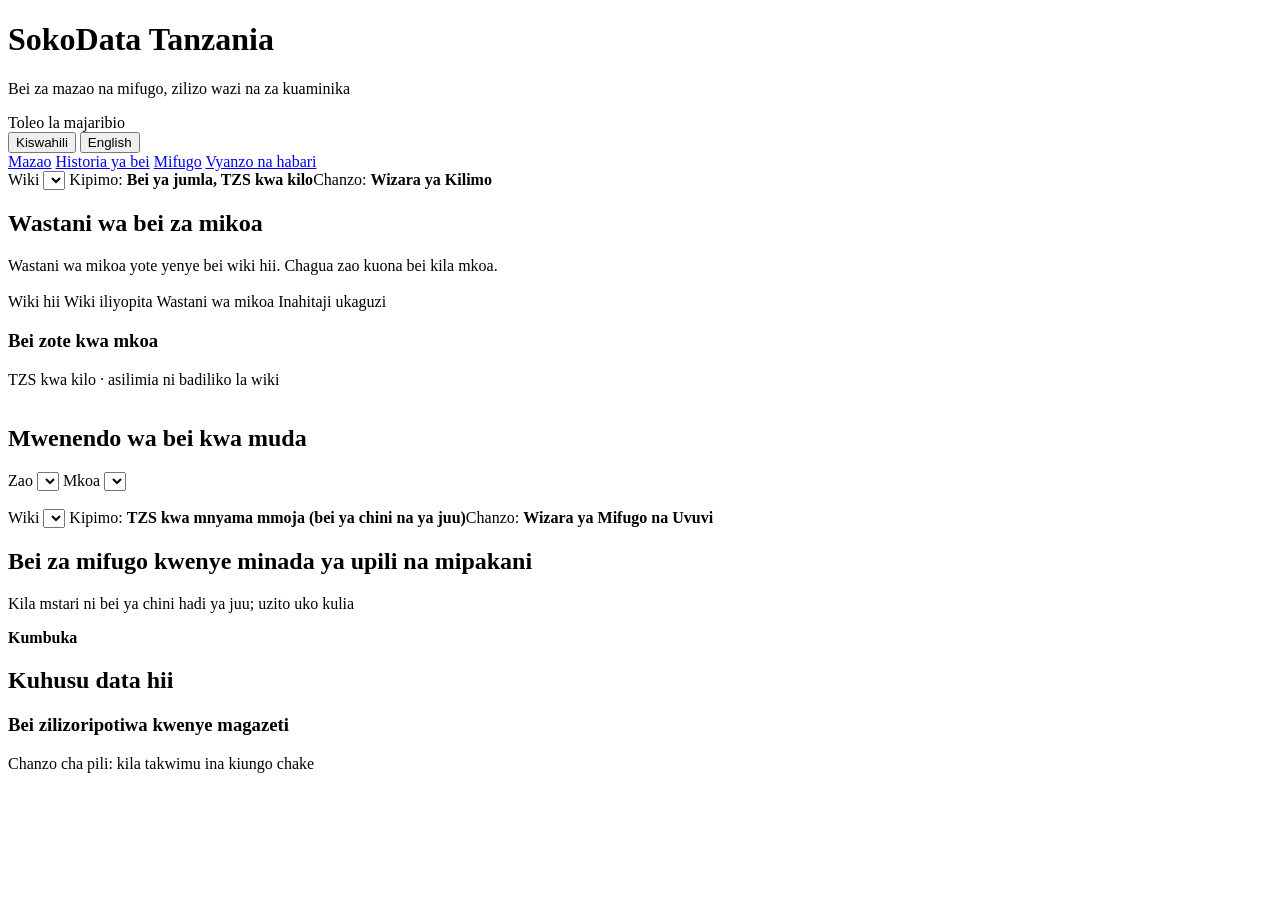
==== index.html @ 768f9057 "Add main page, README, licence and contributing guide" ====
<!DOCTYPE html>
<html lang="sw">
<head>
<meta charset="utf-8">
<meta name="viewport" content="width=device-width, initial-scale=1">
<title>SokoData Tanzania</title>
<meta name="description" content="Bei za mazao na mifugo Tanzania: wazi, za kuaminika, kila wiki. Tanzanian crop and livestock prices, open and sourced.">
<link rel="preconnect" href="https://fonts.googleapis.com">
<link rel="preconnect" href="https://fonts.gstatic.com" crossorigin>
<link href="https://fonts.googleapis.com/css2?family=Bricolage+Grotesque:opsz,wght@12..96,600;12..96,700&family=Source+Sans+3:wght@400;600;700&display=swap" rel="stylesheet">
<link rel="stylesheet" href="assets/style.css">
</head>
<body>
<header class="top">
  <div class="wrap">
    <div class="brand">
      <h1>Soko<span>Data</span> Tanzania</h1>
      <p data-i18n="tagline">Bei za mazao na mifugo, zilizo wazi na za kuaminika</p>
      <span class="proto" data-i18n="proto">Toleo la majaribio</span>
    </div>
    <div class="lang" role="group" aria-label="Language">
      <button id="lang-sw" type="button" aria-pressed="true">Kiswahili</button>
      <button id="lang-en" type="button" aria-pressed="false">English</button>
    </div>
  </div>
</header>
<nav class="tabs" aria-label="Sections">
  <div class="wrap">
    <a href="#mazao" data-view="mazao" data-i18n="tabCrops">Mazao</a>
    <a href="#historia" data-view="historia" data-i18n="tabHistory">Historia ya bei</a>
    <a href="#mifugo" data-view="mifugo" data-i18n="tabLive">Mifugo</a>
    <a href="#vyanzo" data-view="vyanzo" data-i18n="tabSources">Vyanzo na habari</a>
  </div>
</nav>
<main class="wrap">
  <section class="view" id="view-mazao">
    <div class="controls">
      <label><span data-i18n="week">Wiki</span> <select id="weekSel"></select></label>
      <span class="meta"><span><span data-i18n="unit">Kipimo</span>: <b data-i18n="unitCrop">Bei ya jumla, TZS kwa kilo</b></span><span><span data-i18n="source">Chanzo</span>: <b>Wizara ya Kilimo</b></span></span>
    </div>
    <div>
      <h2 data-i18n="natTitle">Wastani wa bei za mikoa</h2>
      <p class="missing" data-i18n="natHint">Wastani wa mikoa yote yenye bei wiki hii. Chagua zao kuona bei kila mkoa.</p>
    </div>
    <div class="tiles" id="tiles"></div>
    <div class="alert" id="review" role="note"></div>
    <div class="card">
      <div class="card-head"><h3 id="chartTitle"></h3><p id="chartSub"></p></div>
      <div class="chart" id="cropChart"></div>
      <div class="legend">
        <span><i style="background:var(--accent)"></i><span data-i18n="lgThis">Wiki hii</span></span>
        <span><i style="background:var(--ink);width:3px;height:12px"></i><span data-i18n="lgPrev">Wiki iliyopita</span></span>
        <span><i style="background:var(--gold);width:2px;height:12px"></i><span data-i18n="lgNat">Wastani wa mikoa</span></span>
        <span><i style="background:var(--gold-soft);border:2px solid var(--gold)"></i><span data-i18n="lgFlag">Inahitaji ukaguzi</span></span>
      </div>
      <p class="missing" id="missing"></p>
    </div>
    <div class="card">
      <div class="card-head"><h3 data-i18n="tableTitle">Bei zote kwa mkoa</h3><p data-i18n="tableSub">TZS kwa kilo · asilimia ni badiliko la wiki</p></div>
      <div class="tablewrap"><table id="cropTable"></table></div>
      <p class="missing" id="cropSource"></p>
    </div>
  </section>

  <section class="view" id="view-historia">
    <h2 data-i18n="histTitle">Mwenendo wa bei kwa muda</h2>
    <div class="controls">
      <label><span data-i18n="crop">Zao</span> <select id="histCrop"></select></label>
      <label><span data-i18n="region">Mkoa</span> <select id="histRegion"></select></label>
    </div>
    <div class="card">
      <div class="card-head"><h3 id="histChartTitle"></h3><p id="histSub"></p></div>
      <div class="chart" id="histChart"></div>
    </div>
  </section>

  <section class="view" id="view-mifugo">
    <div class="controls">
      <label><span data-i18n="week">Wiki</span> <select id="liveWeekSel"></select></label>
      <span class="meta"><span><span data-i18n="unit">Kipimo</span>: <b data-i18n="unitLive">TZS kwa mnyama mmoja (bei ya chini na ya juu)</b></span><span><span data-i18n="source">Chanzo</span>: <b>Wizara ya Mifugo na Uvuvi</b></span></span>
    </div>
    <h2 data-i18n="liveTitle">Bei za mifugo kwenye minada ya upili na mipakani</h2>
    <div class="chips" id="animalChips" role="group" aria-label="Animal"></div>
    <div class="card">
      <div class="card-head"><h3 id="liveChartTitle"></h3><p data-i18n="liveSub">Kila mstari ni bei ya chini hadi ya juu; uzito uko kulia</p></div>
      <div class="chart" id="liveChart"></div>
    </div>
    <div class="alert" role="note"><strong data-i18n="liveNoteH">Kumbuka</strong><span data-i18n="liveNote"></span></div>
  </section>

  <section class="view" id="view-vyanzo">
    <div class="card prose">
      <h2 data-i18n="aboutTitle">Kuhusu data hii</h2>
      <div data-i18n-html="aboutBody"></div>
      <div id="coverage"></div>
    </div>
    <div class="card">
      <div class="card-head"><h3 data-i18n="newsTitle">Bei zilizoripotiwa kwenye magazeti</h3><p data-i18n="newsSub">Chanzo cha pili: kila takwimu ina kiungo chake</p></div>
      <div class="tablewrap" id="newsBox"></div>
    </div>
  </section>
</main>
<footer><div class="wrap" data-i18n="foot"></div></footer>
<script src="assets/app.js"></script>
</body>
</html>
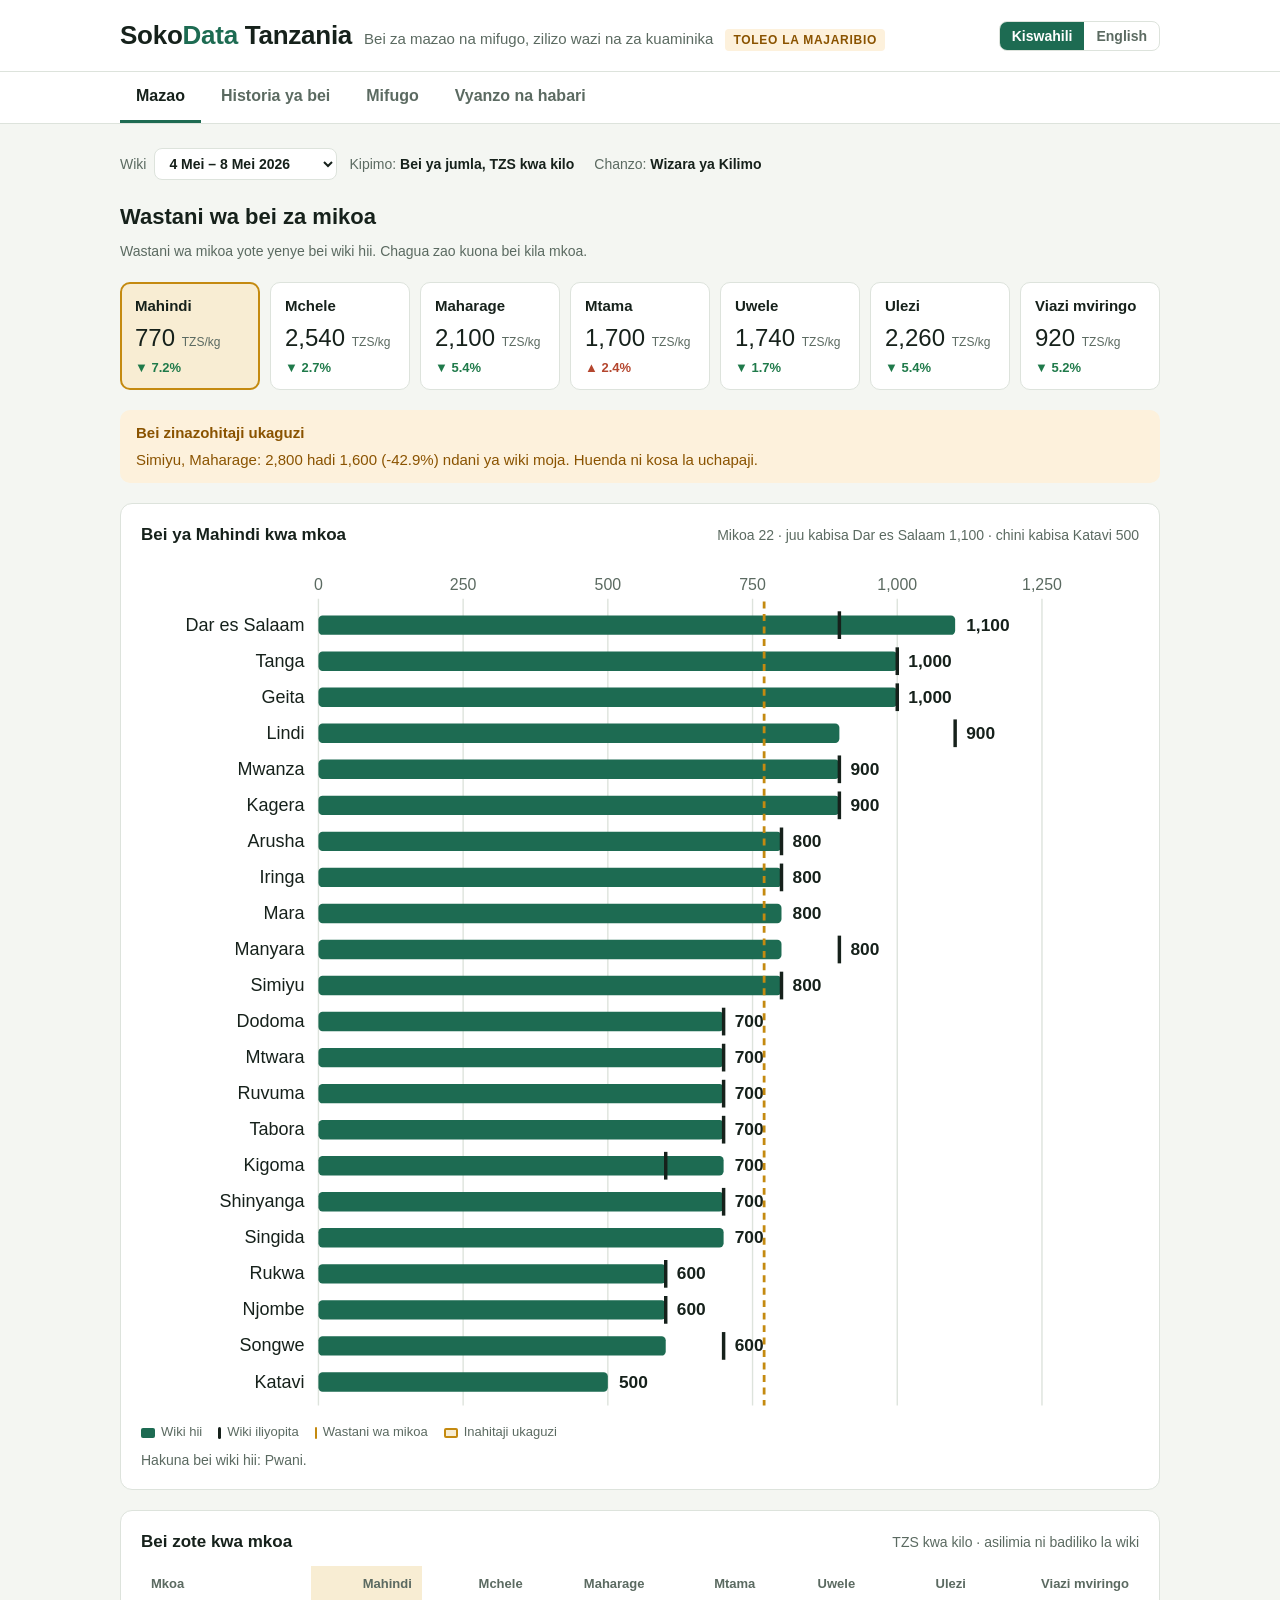
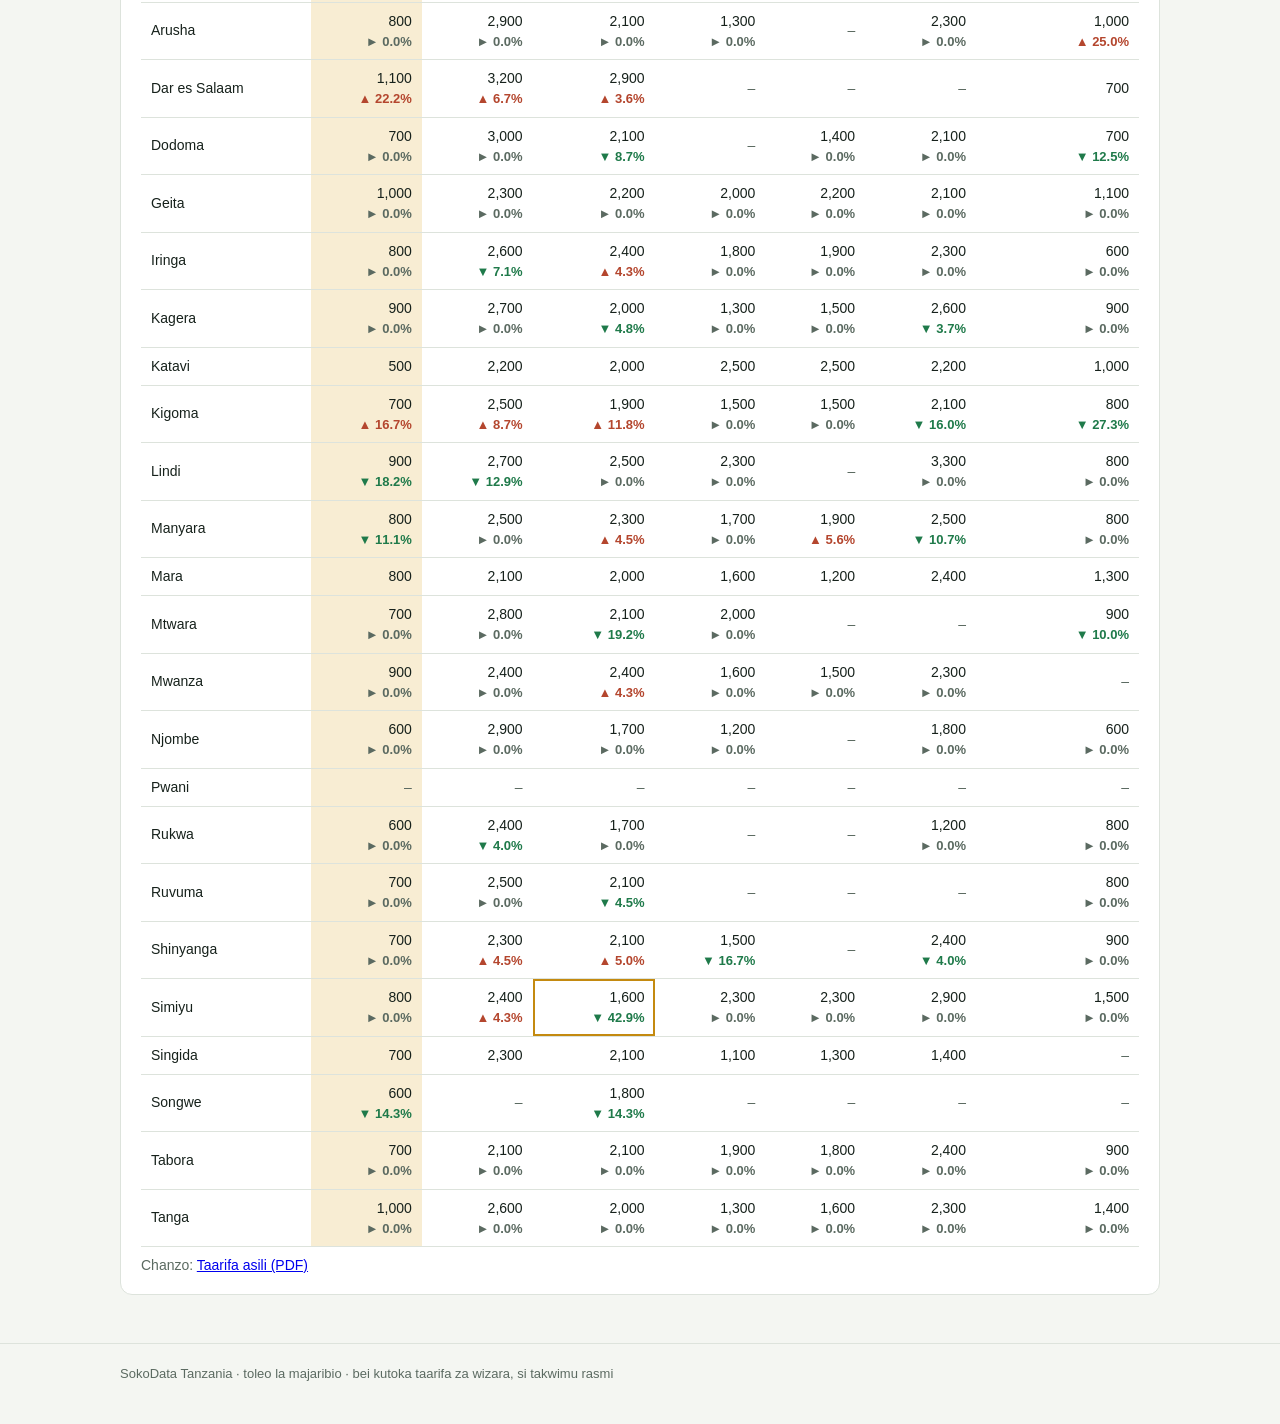
==== commit 7a082e94: "Add files via upload" ====
--- a/index.html
+++ b/index.html
@@ -2,105 +2,12 @@
 <html lang="sw">
 <head>
 <meta charset="utf-8">
-<meta name="viewport" content="width=device-width, initial-scale=1">
 <title>SokoData Tanzania</title>
-<meta name="description" content="Bei za mazao na mifugo Tanzania: wazi, za kuaminika, kila wiki. Tanzanian crop and livestock prices, open and sourced.">
-<link rel="preconnect" href="https://fonts.googleapis.com">
-<link rel="preconnect" href="https://fonts.gstatic.com" crossorigin>
-<link href="https://fonts.googleapis.com/css2?family=Bricolage+Grotesque:opsz,wght@12..96,600;12..96,700&family=Source+Sans+3:wght@400;600;700&display=swap" rel="stylesheet">
-<link rel="stylesheet" href="assets/style.css">
+<meta http-equiv="refresh" content="0; url=website/">
+<link rel="canonical" href="website/">
+<script>location.replace("website/" + location.hash);</script>
 </head>
 <body>
-<header class="top">
-  <div class="wrap">
-    <div class="brand">
-      <h1>Soko<span>Data</span> Tanzania</h1>
-      <p data-i18n="tagline">Bei za mazao na mifugo, zilizo wazi na za kuaminika</p>
-      <span class="proto" data-i18n="proto">Toleo la majaribio</span>
-    </div>
-    <div class="lang" role="group" aria-label="Language">
-      <button id="lang-sw" type="button" aria-pressed="true">Kiswahili</button>
-      <button id="lang-en" type="button" aria-pressed="false">English</button>
-    </div>
-  </div>
-</header>
-<nav class="tabs" aria-label="Sections">
-  <div class="wrap">
-    <a href="#mazao" data-view="mazao" data-i18n="tabCrops">Mazao</a>
-    <a href="#historia" data-view="historia" data-i18n="tabHistory">Historia ya bei</a>
-    <a href="#mifugo" data-view="mifugo" data-i18n="tabLive">Mifugo</a>
-    <a href="#vyanzo" data-view="vyanzo" data-i18n="tabSources">Vyanzo na habari</a>
-  </div>
-</nav>
-<main class="wrap">
-  <section class="view" id="view-mazao">
-    <div class="controls">
-      <label><span data-i18n="week">Wiki</span> <select id="weekSel"></select></label>
-      <span class="meta"><span><span data-i18n="unit">Kipimo</span>: <b data-i18n="unitCrop">Bei ya jumla, TZS kwa kilo</b></span><span><span data-i18n="source">Chanzo</span>: <b>Wizara ya Kilimo</b></span></span>
-    </div>
-    <div>
-      <h2 data-i18n="natTitle">Wastani wa bei za mikoa</h2>
-      <p class="missing" data-i18n="natHint">Wastani wa mikoa yote yenye bei wiki hii. Chagua zao kuona bei kila mkoa.</p>
-    </div>
-    <div class="tiles" id="tiles"></div>
-    <div class="alert" id="review" role="note"></div>
-    <div class="card">
-      <div class="card-head"><h3 id="chartTitle"></h3><p id="chartSub"></p></div>
-      <div class="chart" id="cropChart"></div>
-      <div class="legend">
-        <span><i style="background:var(--accent)"></i><span data-i18n="lgThis">Wiki hii</span></span>
-        <span><i style="background:var(--ink);width:3px;height:12px"></i><span data-i18n="lgPrev">Wiki iliyopita</span></span>
-        <span><i style="background:var(--gold);width:2px;height:12px"></i><span data-i18n="lgNat">Wastani wa mikoa</span></span>
-        <span><i style="background:var(--gold-soft);border:2px solid var(--gold)"></i><span data-i18n="lgFlag">Inahitaji ukaguzi</span></span>
-      </div>
-      <p class="missing" id="missing"></p>
-    </div>
-    <div class="card">
-      <div class="card-head"><h3 data-i18n="tableTitle">Bei zote kwa mkoa</h3><p data-i18n="tableSub">TZS kwa kilo · asilimia ni badiliko la wiki</p></div>
-      <div class="tablewrap"><table id="cropTable"></table></div>
-      <p class="missing" id="cropSource"></p>
-    </div>
-  </section>
-
-  <section class="view" id="view-historia">
-    <h2 data-i18n="histTitle">Mwenendo wa bei kwa muda</h2>
-    <div class="controls">
-      <label><span data-i18n="crop">Zao</span> <select id="histCrop"></select></label>
-      <label><span data-i18n="region">Mkoa</span> <select id="histRegion"></select></label>
-    </div>
-    <div class="card">
-      <div class="card-head"><h3 id="histChartTitle"></h3><p id="histSub"></p></div>
-      <div class="chart" id="histChart"></div>
-    </div>
-  </section>
-
-  <section class="view" id="view-mifugo">
-    <div class="controls">
-      <label><span data-i18n="week">Wiki</span> <select id="liveWeekSel"></select></label>
-      <span class="meta"><span><span data-i18n="unit">Kipimo</span>: <b data-i18n="unitLive">TZS kwa mnyama mmoja (bei ya chini na ya juu)</b></span><span><span data-i18n="source">Chanzo</span>: <b>Wizara ya Mifugo na Uvuvi</b></span></span>
-    </div>
-    <h2 data-i18n="liveTitle">Bei za mifugo kwenye minada ya upili na mipakani</h2>
-    <div class="chips" id="animalChips" role="group" aria-label="Animal"></div>
-    <div class="card">
-      <div class="card-head"><h3 id="liveChartTitle"></h3><p data-i18n="liveSub">Kila mstari ni bei ya chini hadi ya juu; uzito uko kulia</p></div>
-      <div class="chart" id="liveChart"></div>
-    </div>
-    <div class="alert" role="note"><strong data-i18n="liveNoteH">Kumbuka</strong><span data-i18n="liveNote"></span></div>
-  </section>
-
-  <section class="view" id="view-vyanzo">
-    <div class="card prose">
-      <h2 data-i18n="aboutTitle">Kuhusu data hii</h2>
-      <div data-i18n-html="aboutBody"></div>
-      <div id="coverage"></div>
-    </div>
-    <div class="card">
-      <div class="card-head"><h3 data-i18n="newsTitle">Bei zilizoripotiwa kwenye magazeti</h3><p data-i18n="newsSub">Chanzo cha pili: kila takwimu ina kiungo chake</p></div>
-      <div class="tablewrap" id="newsBox"></div>
-    </div>
-  </section>
-</main>
-<footer><div class="wrap" data-i18n="foot"></div></footer>
-<script src="assets/app.js"></script>
+<p><a href="website/">SokoData Tanzania</a></p>
 </body>
 </html>
